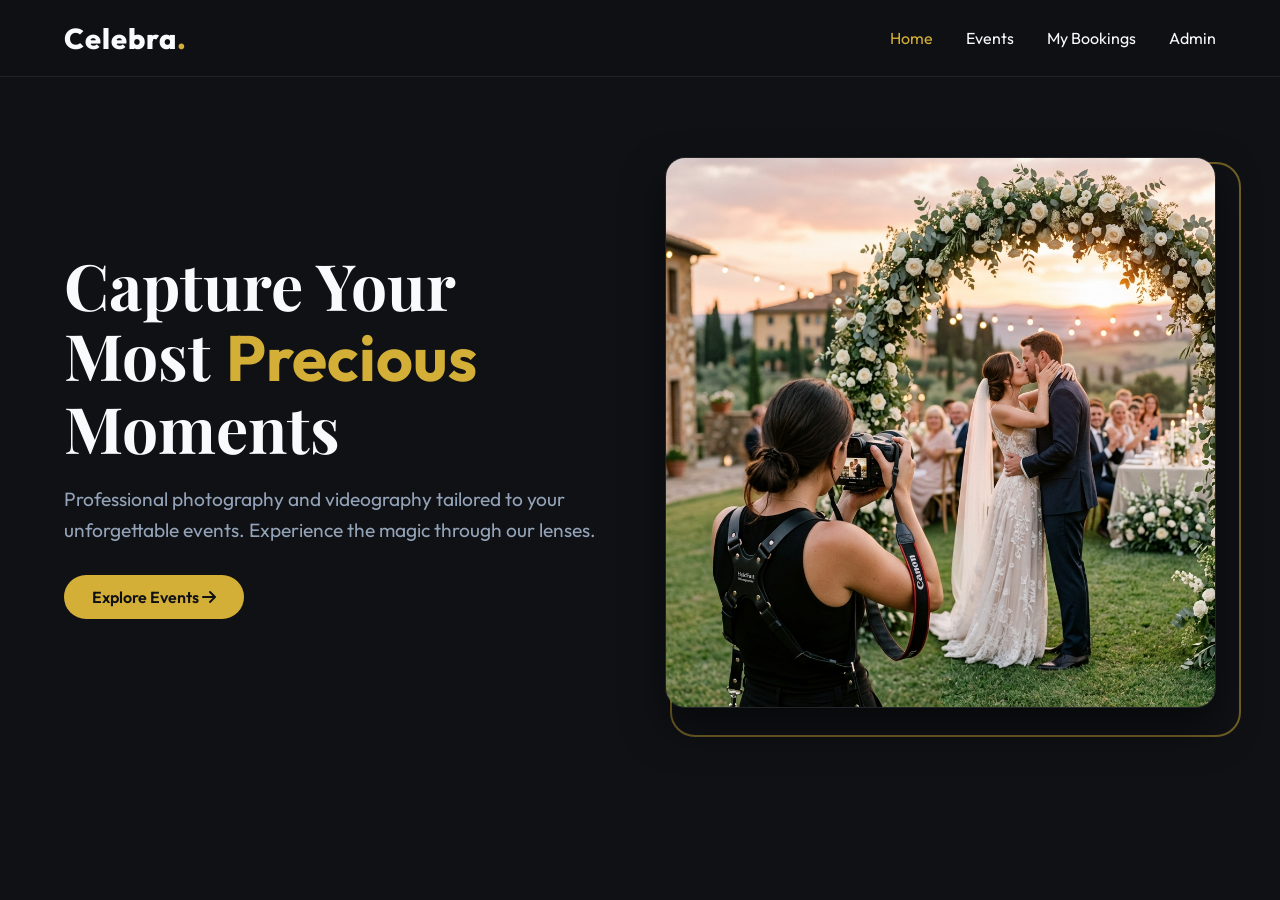
==== src/main/resources/static/index.html @ 055c5b88 "Booking and Package Management project" ====
<!DOCTYPE html>
<html lang="en">

<head>
    <meta charset="UTF-8">
    <meta name="viewport" content="width=device-width, initial-scale=1.0">
    <title>Celebra Event Photography</title>
    <link
        href="https://fonts.googleapis.com/css2?family=Outfit:wght@300;400;600;800&family=Playfair+Display:ital,wght@0,600;1,600&display=swap"
        rel="stylesheet">
    <link rel="stylesheet" href="https://cdnjs.cloudflare.com/ajax/libs/font-awesome/6.4.0/css/all.min.css">
    <link rel="stylesheet" href="css/style.css">
</head>

<body>

    <!-- Navigation -->
    <nav class="navbar">
        <div class="logo">Celebra<span>.</span></div>
        <div class="nav-links">
            <a href="#" class="active" onclick="showSection('home')">Home</a>
            <a href="#" onclick="showSection('events')">Events</a>
            <a href="#" onclick="showSection('my-bookings')">My Bookings</a>
            <a href="#" onclick="showSection('admin')">Admin</a>
        </div>
    </nav>

    <!-- Home Section -->
    <section id="home" class="section-active">
        <div class="hero">
            <div class="hero-content">
                <h1>Capture Your Most <span>Precious</span> Moments</h1>
                <p>Professional photography and videography tailored to your unforgettable events. Experience the magic
                    through our lenses.</p>
                <button class="btn-primary" onclick="showSection('events')">Explore Events <i
                        class="fas fa-arrow-right"></i></button>
            </div>
            <div class="hero-image">
                <!-- Using a nice placeholder if local isn't found -->
                <img src="images/wedding.png" alt="Photography"
                    onerror="this.src='https://images.unsplash.com/photo-1511285560929-80b456fea0bc?q=80&w=1000'">
            </div>
        </div>
    </section>

    <!-- Events Section -->
    <section id="events" class="section-hidden">
        <div class="container">
            <div class="section-header">
                <h2>Select an <span>Event</span></h2>
                <p>Choose the type of event you want to capture</p>
            </div>
            <div class="event-grid">
                <div class="event-card" onclick="loadPackages('Wedding')">
                    <div class="event-img-wrap">
                        <img src="images/wedding.png" alt="Wedding"
                            onerror="this.src='https://images.unsplash.com/photo-1511285560929-80b456fea0bc?q=80&w=1000'">
                    </div>
                    <div class="event-info">
                        <h3>Wedding</h3>
                        <p>Immortalize your special day.</p>
                    </div>
                </div>
                <div class="event-card" onclick="loadPackages('Gathering')">
                    <div class="event-img-wrap">
                        <img src="images/gathering.png" alt="Gathering"
                            onerror="this.src='https://images.unsplash.com/photo-1523580494112-021d22921822?q=80&w=1000'">
                    </div>
                    <div class="event-info">
                        <h3>Gathering</h3>
                        <p>Perfect for family and friends.</p>
                    </div>
                </div>
                <div class="event-card" onclick="loadPackages('Party')">
                    <div class="event-img-wrap">
                        <img src="images/party.png" alt="Party"
                            onerror="this.src='https://images.unsplash.com/photo-1516450360452-9312f5e86fc7?q=80&w=1000'">
                    </div>
                    <div class="event-info">
                        <h3>Party</h3>
                        <p>Vibrant coverage of your celebrations.</p>
                    </div>
                </div>
                <div class="event-card" onclick="loadPackages('Birthday Party')">
                    <div class="event-img-wrap">
                        <img src="https://loremflickr.com/800/600/birthday,party" alt="Birthday Party">
                    </div>
                    <div class="event-info">
                        <h3>Birthday Party</h3>
                        <p>Celebrate your special day with unforgettable memories.</p>
                    </div>
                </div>
                <div class="event-card" onclick="loadPackages('Corporate Event')">
                    <div class="event-img-wrap">
                        <img src="https://loremflickr.com/800/600/corporate,event" alt="Corporate Event">
                    </div>
                    <div class="event-info">
                        <h3>Corporate Event</h3>
                        <p>Professional coverage for conferences and company events.</p>
                    </div>
                </div>
                <div class="event-card" onclick="loadPackages('Baby Shower')">
                    <div class="event-img-wrap">
                        <img src="https://loremflickr.com/800/600/baby,shower" alt="Baby Shower">
                    </div>
                    <div class="event-info">
                        <h3>Baby Shower</h3>
                        <p>Capture the joy before your little one arrives.</p>
                    </div>
                </div>
                <div class="event-card" onclick="loadPackages('Engagement')">
                    <div class="event-img-wrap">
                        <img src="https://loremflickr.com/800/600/engagement" alt="Engagement">
                    </div>
                    <div class="event-info">
                        <h3>Engagement</h3>
                        <p>Document your love story before the big day.</p>
                    </div>
                </div>
                <div class="event-card" onclick="loadPackages('Graduation')">
                    <div class="event-img-wrap">
                        <img src="https://loremflickr.com/800/600/graduation" alt="Graduation">
                    </div>
                    <div class="event-info">
                        <h3>Graduation</h3>
                        <p>Celebrate academic achievements and milestones.</p>
                    </div>
                </div>
                <div class="event-card" onclick="loadPackages('Anniversary')">
                    <div class="event-img-wrap">
                        <img src="https://loremflickr.com/800/600/anniversary" alt="Anniversary">
                    </div>
                    <div class="event-info">
                        <h3>Anniversary</h3>
                        <p>Honor years of love and commitment.</p>
                    </div>
                </div>
                <div class="event-card" onclick="loadPackages('Product Launch')">
                    <div class="event-img-wrap">
                        <img src="https://loremflickr.com/800/600/product,launch" alt="Product Launch">
                    </div>
                    <div class="event-info">
                        <h3>Product Launch</h3>
                        <p>Showcase your brand with high-quality visuals.</p>
                    </div>
                </div>
                <div class="event-card" onclick="loadPackages('Fashion Show')">
                    <div class="event-img-wrap">
                        <img src="https://loremflickr.com/800/600/fashion,show" alt="Fashion Show">
                    </div>
                    <div class="event-info">
                        <h3>Fashion Show</h3>
                        <p>Capture the glamour and energy of the runway.</p>
                    </div>
                </div>
                <div class="event-card" onclick="loadPackages('Concert / Live Music')">
                    <div class="event-img-wrap">
                        <img src="https://loremflickr.com/800/600/concert" alt="Concert / Live Music">
                    </div>
                    <div class="event-info">
                        <h3>Concert / Live Music</h3>
                        <p>Live performance photography & videography.</p>
                    </div>
                </div>
                <div class="event-card" onclick="loadPackages('Sports Event')">
                    <div class="event-img-wrap">
                        <img src="https://loremflickr.com/800/600/sports" alt="Sports Event">
                    </div>
                    <div class="event-info">
                        <h3>Sports Event</h3>
                        <p>Action shots from games and tournaments.</p>
                    </div>
                </div>
                <div class="event-card" onclick="loadPackages('Festival')">
                    <div class="event-img-wrap">
                        <img src="https://loremflickr.com/800/600/festival" alt="Festival">
                    </div>
                    <div class="event-info">
                        <h3>Festival</h3>
                        <p>Vibrant coverage of cultural and music festivals.</p>
                    </div>
                </div>
                <div class="event-card" onclick="loadPackages('Bridal Shower')">
                    <div class="event-img-wrap">
                        <img src="https://loremflickr.com/800/600/bridal,shower" alt="Bridal Shower">
                    </div>
                    <div class="event-info">
                        <h3>Bridal Shower</h3>
                        <p>Pre-wedding celebration with the bride and her girls.</p>
                    </div>
                </div>
                <div class="event-card" onclick="loadPackages('Retirement Party')">
                    <div class="event-img-wrap">
                        <img src="https://loremflickr.com/800/600/retirement,party" alt="Retirement Party">
                    </div>
                    <div class="event-info">
                        <h3>Retirement Party</h3>
                        <p>Celebrate a well-deserved milestone.</p>
                    </div>
                </div>
                <div class="event-card" onclick="loadPackages('Gender Reveal')">
                    <div class="event-img-wrap">
                        <img src="https://loremflickr.com/800/600/gender,reveal" alt="Gender Reveal">
                    </div>
                    <div class="event-info">
                        <h3>Gender Reveal</h3>
                        <p>Capture the exciting moment everyone's waiting for.</p>
                    </div>
                </div>
            </div>

            <!-- Packages Container -->
            <div id="packages-container" style="display: none; margin-top: 50px;">
                <div class="section-header">
                    <h2>Available <span>Packages</span></h2>
                    <p id="package-subtitle">Select a package for your event</p>
                </div>
                <div class="package-grid" id="packages-list">
                    <!-- Packages will be injected here -->
                </div>
            </div>
        </div>
    </section>

    <!-- Bookings Management Section (Member 3) -->
    <section id="my-bookings" class="section-hidden">
        <div class="container">
            <div class="section-header">
                <h2>My <span>Bookings</span></h2>
                <p>Manage your existing reservations</p>
            </div>
            <div class="table-container">
                <table class="glass-table">
                    <thead>
                        <tr>
                            <th>Name</th>
                            <th>Email</th>
                            <th>Event Type</th>
                            <th>Package</th>
                            <th>Price</th>
                            <th>Event Date</th>
                            <th>Actions</th>
                        </tr>
                    </thead>
                    <tbody id="bookings-tbody">
                        <!-- Bookings injected here -->
                    </tbody>
                </table>
            </div>
        </div>
    </section>

    <!-- Package Management Section (Admin - Member 4) -->
    <section id="admin" class="section-hidden">
        <div class="container">
            <div class="section-header">
                <h2>Manage <span>Packages</span></h2>
                <p>Add, edit, or delete event packages</p>
            </div>
            <button class="btn-primary" style="margin-bottom: 20px;" onclick="openPackageModal()">+ Add New
                Package</button>
            <div class="table-container">
                <table class="glass-table">
                    <thead>
                        <tr>
                            <th>Name</th>
                            <th>Event Type</th>
                            <th>Details</th>
                            <th>Price (Rs)</th>
                            <th>Actions</th>
                        </tr>
                    </thead>
                    <tbody id="packages-admin-tbody">
                        <!-- Packages injected here -->
                    </tbody>
                </table>
            </div>
        </div>
    </section>

    <!-- Modals -->

    <!-- Booking Modal -->
    <div id="booking-modal" class="modal">
        <div class="modal-content glass-panel">
            <span class="close-btn" onclick="closeModal('booking-modal')">&times;</span>
            <h2 id="booking-modal-title">Book Package</h2>
            <p id="booking-package-details" style="color: #cbd5e1; margin-bottom: 20px; font-size: 0.9rem;"></p>
            <form id="booking-form" onsubmit="submitBooking(event)">
                <input type="hidden" id="book-package-id">
                <div class="form-group">
                    <label>Full Name</label>
                    <input type="text" id="book-name" required placeholder="John Doe">
                </div>
                <div class="form-group">
                    <label>Email Address</label>
                    <input type="email" id="book-email" required placeholder="john@example.com">
                </div>
                <div class="form-group">
                    <label>Event Date</label>
                    <input type="date" id="book-date" required>
                </div>
                <button type="submit" class="btn-primary btn-full">Confirm Booking</button>
            </form>
        </div>
    </div>

    <!-- Edit Booking Modal -->
    <div id="edit-booking-modal" class="modal">
        <div class="modal-content glass-panel">
            <span class="close-btn" onclick="closeModal('edit-booking-modal')">&times;</span>
            <h2>Edit Booking</h2>
            <form id="edit-booking-form" onsubmit="updateBooking(event)">
                <input type="hidden" id="edit-book-id">
                <div class="form-group">
                    <label>Full Name</label>
                    <input type="text" id="edit-book-name" required>
                </div>
                <div class="form-group">
                    <label>Email Address</label>
                    <input type="email" id="edit-book-email" required>
                </div>
                <div class="form-group">
                    <label>Event Type</label>
                    <select id="edit-book-event-type" required onchange="loadPackagesForEdit(this.value)">
                        <option value="Wedding">Wedding</option>
                        <option value="Gathering">Gathering</option>
                        <option value="Party">Party</option>
                        <option value="Birthday Party">Birthday Party</option>
                        <option value="Corporate Event">Corporate Event</option>
                        <option value="Baby Shower">Baby Shower</option>
                        <option value="Engagement">Engagement</option>
                        <option value="Graduation">Graduation</option>
                        <option value="Anniversary">Anniversary</option>
                        <option value="Product Launch">Product Launch</option>
                        <option value="Fashion Show">Fashion Show</option>
                        <option value="Concert / Live Music">Concert / Live Music</option>
                        <option value="Sports Event">Sports Event</option>
                        <option value="Festival">Festival</option>
                        <option value="Bridal Shower">Bridal Shower</option>
                        <option value="Retirement Party">Retirement Party</option>
                        <option value="Gender Reveal">Gender Reveal</option>
                    </select>
                </div>
                <div class="form-group">
                    <label>Package</label>
                    <select id="edit-book-package" required>
                    </select>
                </div>
                <div class="form-group">
                    <label>Event Date</label>
                    <input type="date" id="edit-book-date" required>
                </div>
                <button type="submit" class="btn-primary btn-full">Update Booking</button>
            </form>
        </div>
    </div>

    <!-- Package Admin Modal -->
    <div id="package-modal" class="modal">
        <div class="modal-content glass-panel">
            <span class="close-btn" onclick="closeModal('package-modal')">&times;</span>
            <h2 id="package-modal-title">Add/Edit Package</h2>
            <form id="package-form" onsubmit="savePackage(event)">
                <input type="hidden" id="pkg-id">
                <div class="form-group">
                    <label>Package Name</label>
                    <input type="text" id="pkg-name" required placeholder="e.g. 🌸 Standard Package">
                </div>
                <div class="form-group">
                    <label>Event Type</label>
                    <select id="pkg-type" required>
                        <option value="Wedding">Wedding</option>
                        <option value="Gathering">Gathering</option>
                        <option value="Party">Party</option>
                        <option value="Birthday Party">Birthday Party</option>
                        <option value="Corporate Event">Corporate Event</option>
                        <option value="Baby Shower">Baby Shower</option>
                        <option value="Engagement">Engagement</option>
                        <option value="Graduation">Graduation</option>
                        <option value="Anniversary">Anniversary</option>
                        <option value="Product Launch">Product Launch</option>
                        <option value="Fashion Show">Fashion Show</option>
                        <option value="Concert / Live Music">Concert / Live Music</option>
                        <option value="Sports Event">Sports Event</option>
                        <option value="Festival">Festival</option>
                        <option value="Bridal Shower">Bridal Shower</option>
                        <option value="Retirement Party">Retirement Party</option>
                        <option value="Gender Reveal">Gender Reveal</option>
                    </select>
                </div>
                <div class="form-group">
                    <label>Details</label>
                    <textarea id="pkg-details" required rows="3" placeholder="What's included?"></textarea>
                </div>
                <div class="form-group">
                    <label>Price (Rs)</label>
                    <input type="number" id="pkg-price" required step="0.01">
                </div>
                <button type="submit" class="btn-primary btn-full">Save Package</button>
            </form>
        </div>
    </div>

    <!-- Custom Notification Alert -->
    <div id="notification" class="notification">
        <span id="notif-message">Success!</span>
    </div>

    <script src="js/script.js?v=3"></script>
</body>

</html>
---- src/main/resources/static/css/style.css ----
:root {
    --bg-dark: #0f1115;
    --bg-card: rgba(255, 255, 255, 0.03);
    --primary: #d4af37; /* Elegant Gold */
    --primary-hover: #b5952f;
    --secondary: #d4af37;
    --text-main: #f8fafc;
    --text-muted: #94a3b8;
    --glass-border: rgba(255, 255, 255, 0.08);
}

* {
    margin: 0;
    padding: 0;
    box-sizing: border-box;
    font-family: 'Outfit', sans-serif;
}

body {
    background-color: var(--bg-dark);
    color: var(--text-main);
    overflow-x: hidden;
    /* Clean, solid dark background without the neon multi-color radial gradients */
}

/* Typography */
h1, h2, h3 {
    font-family: 'Playfair Display', serif;
}

h1 {
    font-size: 4rem;
    line-height: 1.1;
    margin-bottom: 20px;
}

h1 span, h2 span {
    color: var(--primary); /* Single solid color instead of gradient */
}

p {
    color: var(--text-muted);
    font-size: 1.1rem;
    line-height: 1.6;
}

/* Navigation */
.navbar {
    display: flex;
    justify-content: space-between;
    align-items: center;
    padding: 20px 5%;
    background: rgba(15, 17, 21, 0.8);
    backdrop-filter: blur(10px);
    position: sticky;
    top: 0;
    z-index: 100;
    border-bottom: 1px solid var(--glass-border);
}

.logo {
    font-size: 1.8rem;
    font-weight: 800;
    letter-spacing: 1px;
}

.logo span {
    color: var(--primary);
}

.nav-links a {
    color: var(--text-main);
    text-decoration: none;
    margin-left: 30px;
    font-weight: 400;
    transition: color 0.3s ease;
}

.nav-links a:hover, .nav-links a.active {
    color: var(--primary);
}

/* Sections */
section {
    padding: 80px 5%;
    min-height: calc(100vh - 80px);
}

.section-hidden {
    display: none;
}

.section-active {
    display: block;
    animation: fadeIn 0.5s ease;
}

@keyframes fadeIn {
    from { opacity: 0; transform: translateY(20px); }
    to { opacity: 1; transform: translateY(0); }
}

.container {
    max-width: 1200px;
    margin: 0 auto;
}

.section-header {
    text-align: center;
    margin-bottom: 50px;
}

.section-header h2 {
    font-size: 3rem;
}

/* Buttons */
.btn-primary {
    background-color: var(--primary);
    color: #0f1115; /* Dark text on gold button for contrast */
    border: none;
    padding: 12px 28px;
    border-radius: 30px;
    font-size: 1rem;
    font-weight: 600;
    cursor: pointer;
    transition: transform 0.3s ease, box-shadow 0.3s ease, background-color 0.3s ease;
    display: inline-block;
}

.btn-primary:hover {
    background-color: var(--primary-hover);
    transform: translateY(-2px);
    box-shadow: 0 10px 20px rgba(212, 175, 55, 0.2);
}

.btn-sm {
    padding: 8px 16px;
    font-size: 0.9rem;
}

.btn-full {
    width: 100%;
}

.btn-danger {
    background: rgba(239, 68, 68, 0.2);
    color: #ef4444;
    border: 1px solid rgba(239, 68, 68, 0.3);
    padding: 6px 12px;
    border-radius: 6px;
    cursor: pointer;
    transition: all 0.2s;
}

.btn-danger:hover {
    background: rgba(239, 68, 68, 0.4);
}

.btn-edit {
    background: rgba(59, 130, 246, 0.2);
    color: #3b82f6;
    border: 1px solid rgba(59, 130, 246, 0.3);
    padding: 6px 12px;
    border-radius: 6px;
    cursor: pointer;
    transition: all 0.2s;
    margin-right: 5px;
}

.btn-edit:hover {
    background: rgba(59, 130, 246, 0.4);
}

/* Hero Section */
.hero {
    display: flex;
    align-items: center;
    justify-content: space-between;
    height: 100%;
    gap: 50px;
}

.hero-content {
    flex: 1;
}

.hero-content p {
    margin-bottom: 30px;
    font-size: 1.2rem;
}

.hero-image {
    flex: 1;
    position: relative;
}

.hero-image img {
    width: 100%;
    border-radius: 20px;
    box-shadow: 0 20px 40px rgba(0,0,0,0.5);
    border: 1px solid var(--glass-border);
}

.hero-image::after {
    content: '';
    position: absolute;
    inset: -10px;
    border: 2px solid var(--primary);
    border-radius: 25px;
    z-index: -1;
    transform: translate(15px, 15px);
    opacity: 0.5;
}

/* Cards */
.event-grid, .package-grid {
    display: grid;
    grid-template-columns: repeat(auto-fit, minmax(300px, 1fr));
    gap: 30px;
}

.event-card {
    background: var(--bg-card);
    border: 1px solid var(--glass-border);
    border-radius: 20px;
    overflow: hidden;
    cursor: pointer;
    transition: transform 0.3s ease, border-color 0.3s ease;
    backdrop-filter: blur(10px);
}

.event-card:hover {
    transform: translateY(-10px);
    border-color: var(--primary);
}

.event-img-wrap {
    height: 200px;
    overflow: hidden;
}

.event-img-wrap img {
    width: 100%;
    height: 100%;
    object-fit: cover;
    transition: transform 0.5s ease;
}

.event-card:hover .event-img-wrap img {
    transform: scale(1.1);
}

.event-info {
    padding: 20px;
    text-align: center;
}

.event-info h3 {
    font-size: 1.5rem;
    margin-bottom: 10px;
}

.package-card {
    background: var(--bg-card);
    border: 1px solid var(--glass-border);
    border-radius: 20px;
    padding: 30px;
    position: relative;
    backdrop-filter: blur(10px);
    display: flex;
    flex-direction: column;
}

.package-card h3 {
    font-size: 1.8rem;
    margin-bottom: 15px;
    color: var(--primary);
}

.package-price {
    font-size: 2rem;
    font-weight: 800;
    margin-bottom: 20px;
}

.package-details {
    flex-grow: 1;
    margin-bottom: 25px;
    color: var(--text-main);
}

/* Tables */
.table-container {
    overflow-x: auto;
}

.glass-table {
    width: 100%;
    border-collapse: collapse;
    background: var(--bg-card);
    backdrop-filter: blur(10px);
    border-radius: 15px;
    overflow: hidden;
    border: 1px solid var(--glass-border);
}

.glass-table th, .glass-table td {
    padding: 15px 20px;
    text-align: left;
    border-bottom: 1px solid var(--glass-border);
}

.glass-table th {
    background: rgba(255, 255, 255, 0.05);
    font-weight: 600;
    color: var(--primary);
}

.glass-table tr:hover {
    background: rgba(255, 255, 255, 0.02);
}

/* Modals */
.modal {
    display: none;
    position: fixed;
    z-index: 1000;
    left: 0;
    top: 0;
    width: 100%;
    height: 100%;
    background-color: rgba(0,0,0,0.7);
    backdrop-filter: blur(5px);
    align-items: center;
    justify-content: center;
}

.glass-panel {
    background: rgba(15, 17, 21, 0.95);
    border: 1px solid var(--glass-border);
    border-radius: 20px;
    padding: 40px;
    width: 90%;
    max-width: 500px;
    position: relative;
    box-shadow: 0 25px 50px rgba(0,0,0,0.5);
    animation: slideUp 0.3s ease;
}

@keyframes slideUp {
    from { opacity: 0; transform: translateY(50px); }
    to { opacity: 1; transform: translateY(0); }
}

.close-btn {
    position: absolute;
    top: 20px;
    right: 25px;
    color: var(--text-muted);
    font-size: 28px;
    font-weight: bold;
    cursor: pointer;
}

.close-btn:hover {
    color: white;
}

.form-group {
    margin-bottom: 20px;
}

.form-group label {
    display: block;
    margin-bottom: 8px;
    font-weight: 500;
}

.form-group input, .form-group select, .form-group textarea {
    width: 100%;
    padding: 12px 15px;
    border-radius: 10px;
    background: rgba(0,0,0,0.3);
    border: 1px solid var(--glass-border);
    color: white;
    outline: none;
    transition: border-color 0.3s ease;
}

.form-group input:focus, .form-group select:focus, .form-group textarea:focus {
    border-color: var(--primary);
}

/* Notifications */
.notification {
    position: fixed;
    bottom: 30px;
    right: 30px;
    background: var(--primary);
    color: #0f1115;
    padding: 15px 25px;
    border-radius: 10px;
    box-shadow: 0 10px 20px rgba(0,0,0,0.2);
    transform: translateX(150%);
    transition: transform 0.3s cubic-bezier(0.68, -0.55, 0.265, 1.55);
    z-index: 2000;
    font-weight: bold;
}

.notification.show {
    transform: translateX(0);
}

@media (max-width: 768px) {
    .hero {
        flex-direction: column;
        text-align: center;
    }
    .nav-links {
        display: none; 
    }
    h1 {
        font-size: 2.5rem;
    }
}
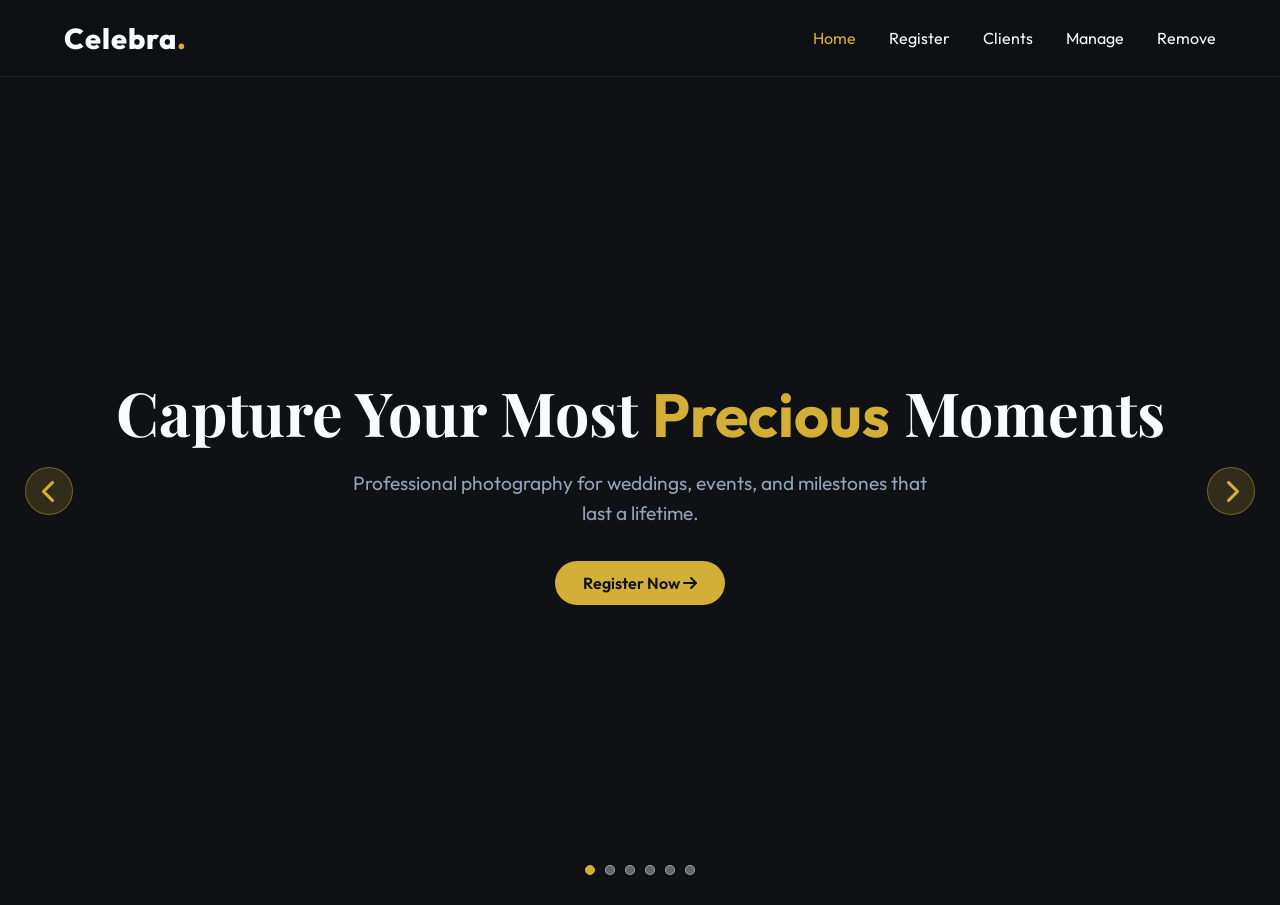
==== commit 45545f45: "First commit" ====
--- a/src/main/resources/static/index.html
+++ b/src/main/resources/static/index.html
@@ -4,410 +4,489 @@
 <head>
     <meta charset="UTF-8">
     <meta name="viewport" content="width=device-width, initial-scale=1.0">
-    <title>Celebra Event Photography</title>
+    <title>Celebra Event Photography - Users</title>
     <link
-        href="https://fonts.googleapis.com/css2?family=Outfit:wght@300;400;600;800&family=Playfair+Display:ital,wght@0,600;1,600&display=swap"
-        rel="stylesheet">
+            href="https://fonts.googleapis.com/css2?family=Outfit:wght@300;400;600;800&family=Playfair+Display:ital,wght@0,600;1,600&display=swap"
+            rel="stylesheet">
     <link rel="stylesheet" href="https://cdnjs.cloudflare.com/ajax/libs/font-awesome/6.4.0/css/all.min.css">
     <link rel="stylesheet" href="css/style.css">
+    <style>
+        .notification-inline {
+            padding: 15px;
+            border-radius: 8px;
+            font-size: 0.9rem;
+            margin-bottom: 20px;
+            display: none;
+            text-align: center;
+        }
+        .notification-inline.success { background: rgba(0, 200, 83, 0.2); border: 1px solid #00c853; color: #fff; display: block; }
+        .notification-inline.error { background: rgba(255, 61, 0, 0.2); border: 1px solid #ff3d00; color: #fff; display: block; }
+
+        /* ---- Hero Slideshow ---- */
+        .slideshow-wrapper {
+            position: relative;
+            width: 100%;
+            height: calc(100vh - 72px);
+            overflow: hidden;
+        }
+        .slide {
+            position: absolute;
+            inset: 0;
+            opacity: 0;
+            transition: opacity 1.2s ease-in-out;
+            background-size: cover;
+            background-position: center;
+        }
+        .slide.active { opacity: 1; }
+        .slide-overlay {
+            position: absolute;
+            inset: 0;
+            background: linear-gradient(135deg, rgba(15,17,21,0.82) 0%, rgba(15,17,21,0.45) 100%);
+            display: flex;
+            flex-direction: column;
+            align-items: center;
+            justify-content: center;
+            text-align: center;
+            padding: 0 20px;
+        }
+        .slide-overlay h1 {
+            font-size: 3.8rem;
+            line-height: 1.15;
+            margin-bottom: 18px;
+        }
+        .slide-overlay p {
+            font-size: 1.2rem;
+            max-width: 600px;
+            margin-bottom: 32px;
+        }
+        /* Dot indicators */
+        .slide-dots {
+            position: absolute;
+            bottom: 30px;
+            left: 50%;
+            transform: translateX(-50%);
+            display: flex;
+            gap: 10px;
+            z-index: 10;
+        }
+        .dot {
+            width: 10px;
+            height: 10px;
+            border-radius: 50%;
+            background: rgba(255,255,255,0.35);
+            border: 1px solid rgba(255,255,255,0.4);
+            cursor: pointer;
+            transition: background 0.3s ease;
+        }
+        .dot.active { background: #d4af37; border-color: #d4af37; }
+        /* Prev/Next arrows */
+        .slide-arrow {
+            position: absolute;
+            top: 50%;
+            transform: translateY(-50%);
+            background: rgba(212,175,55,0.18);
+            border: 1px solid rgba(212,175,55,0.4);
+            color: #d4af37;
+            font-size: 1.5rem;
+            width: 48px;
+            height: 48px;
+            border-radius: 50%;
+            display: flex;
+            align-items: center;
+            justify-content: center;
+            cursor: pointer;
+            z-index: 10;
+            transition: background 0.3s;
+        }
+        .slide-arrow:hover { background: rgba(212,175,55,0.38); }
+        .slide-arrow.prev { left: 25px; }
+        .slide-arrow.next { right: 25px; }
+    </style>
 </head>
 
 <body>
 
-    <!-- Navigation -->
-    <nav class="navbar">
-        <div class="logo">Celebra<span>.</span></div>
-        <div class="nav-links">
-            <a href="#" class="active" onclick="showSection('home')">Home</a>
-            <a href="#" onclick="showSection('events')">Events</a>
-            <a href="#" onclick="showSection('my-bookings')">My Bookings</a>
-            <a href="#" onclick="showSection('admin')">Admin</a>
-        </div>
-    </nav>
-
-    <!-- Home Section -->
-    <section id="home" class="section-active">
-        <div class="hero">
-            <div class="hero-content">
+<!-- Navigation -->
+<nav class="navbar">
+    <div class="logo">Celebra<span>.</span></div>
+    <div class="nav-links">
+        <a href="#" id="nav-home" class="active" onclick="showSection('home')">Home</a>
+        <a href="#" id="nav-register" onclick="showSection('register')">Register</a>
+        <a href="#" id="nav-clients" onclick="showSection('clients')">Clients</a>
+        <a href="#" id="nav-manage" onclick="showSection('manage')">Manage</a>
+        <a href="#" id="nav-remove" onclick="showSection('remove')">Remove</a>
+    </div>
+</nav>
+
+<!-- Home / Slideshow Section -->
+<section id="home" class="section-active" style="padding: 0; min-height: auto;">
+    <div class="slideshow-wrapper">
+
+        <!-- Slide 1: Wedding -->
+        <div class="slide active" style="background-image: url('https://images.unsplash.com/photo-1519741497674-611481863552?w=1600&auto=format&fit=crop');">
+            <div class="slide-overlay">
                 <h1>Capture Your Most <span>Precious</span> Moments</h1>
-                <p>Professional photography and videography tailored to your unforgettable events. Experience the magic
-                    through our lenses.</p>
-                <button class="btn-primary" onclick="showSection('events')">Explore Events <i
-                        class="fas fa-arrow-right"></i></button>
-            </div>
-            <div class="hero-image">
-                <!-- Using a nice placeholder if local isn't found -->
-                <img src="images/wedding.png" alt="Photography"
-                    onerror="this.src='https://images.unsplash.com/photo-1511285560929-80b456fea0bc?q=80&w=1000'">
-            </div>
-        </div>
-    </section>
-
-    <!-- Events Section -->
-    <section id="events" class="section-hidden">
-        <div class="container">
-            <div class="section-header">
-                <h2>Select an <span>Event</span></h2>
-                <p>Choose the type of event you want to capture</p>
-            </div>
-            <div class="event-grid">
-                <div class="event-card" onclick="loadPackages('Wedding')">
-                    <div class="event-img-wrap">
-                        <img src="images/wedding.png" alt="Wedding"
-                            onerror="this.src='https://images.unsplash.com/photo-1511285560929-80b456fea0bc?q=80&w=1000'">
-                    </div>
-                    <div class="event-info">
-                        <h3>Wedding</h3>
-                        <p>Immortalize your special day.</p>
-                    </div>
-                </div>
-                <div class="event-card" onclick="loadPackages('Gathering')">
-                    <div class="event-img-wrap">
-                        <img src="images/gathering.png" alt="Gathering"
-                            onerror="this.src='https://images.unsplash.com/photo-1523580494112-021d22921822?q=80&w=1000'">
-                    </div>
-                    <div class="event-info">
-                        <h3>Gathering</h3>
-                        <p>Perfect for family and friends.</p>
-                    </div>
-                </div>
-                <div class="event-card" onclick="loadPackages('Party')">
-                    <div class="event-img-wrap">
-                        <img src="images/party.png" alt="Party"
-                            onerror="this.src='https://images.unsplash.com/photo-1516450360452-9312f5e86fc7?q=80&w=1000'">
-                    </div>
-                    <div class="event-info">
-                        <h3>Party</h3>
-                        <p>Vibrant coverage of your celebrations.</p>
-                    </div>
-                </div>
-                <div class="event-card" onclick="loadPackages('Birthday Party')">
-                    <div class="event-img-wrap">
-                        <img src="https://loremflickr.com/800/600/birthday,party" alt="Birthday Party">
-                    </div>
-                    <div class="event-info">
-                        <h3>Birthday Party</h3>
-                        <p>Celebrate your special day with unforgettable memories.</p>
-                    </div>
-                </div>
-                <div class="event-card" onclick="loadPackages('Corporate Event')">
-                    <div class="event-img-wrap">
-                        <img src="https://loremflickr.com/800/600/corporate,event" alt="Corporate Event">
-                    </div>
-                    <div class="event-info">
-                        <h3>Corporate Event</h3>
-                        <p>Professional coverage for conferences and company events.</p>
-                    </div>
-                </div>
-                <div class="event-card" onclick="loadPackages('Baby Shower')">
-                    <div class="event-img-wrap">
-                        <img src="https://loremflickr.com/800/600/baby,shower" alt="Baby Shower">
-                    </div>
-                    <div class="event-info">
-                        <h3>Baby Shower</h3>
-                        <p>Capture the joy before your little one arrives.</p>
-                    </div>
-                </div>
-                <div class="event-card" onclick="loadPackages('Engagement')">
-                    <div class="event-img-wrap">
-                        <img src="https://loremflickr.com/800/600/engagement" alt="Engagement">
-                    </div>
-                    <div class="event-info">
-                        <h3>Engagement</h3>
-                        <p>Document your love story before the big day.</p>
-                    </div>
-                </div>
-                <div class="event-card" onclick="loadPackages('Graduation')">
-                    <div class="event-img-wrap">
-                        <img src="https://loremflickr.com/800/600/graduation" alt="Graduation">
-                    </div>
-                    <div class="event-info">
-                        <h3>Graduation</h3>
-                        <p>Celebrate academic achievements and milestones.</p>
-                    </div>
-                </div>
-                <div class="event-card" onclick="loadPackages('Anniversary')">
-                    <div class="event-img-wrap">
-                        <img src="https://loremflickr.com/800/600/anniversary" alt="Anniversary">
-                    </div>
-                    <div class="event-info">
-                        <h3>Anniversary</h3>
-                        <p>Honor years of love and commitment.</p>
-                    </div>
-                </div>
-                <div class="event-card" onclick="loadPackages('Product Launch')">
-                    <div class="event-img-wrap">
-                        <img src="https://loremflickr.com/800/600/product,launch" alt="Product Launch">
-                    </div>
-                    <div class="event-info">
-                        <h3>Product Launch</h3>
-                        <p>Showcase your brand with high-quality visuals.</p>
-                    </div>
-                </div>
-                <div class="event-card" onclick="loadPackages('Fashion Show')">
-                    <div class="event-img-wrap">
-                        <img src="https://loremflickr.com/800/600/fashion,show" alt="Fashion Show">
-                    </div>
-                    <div class="event-info">
-                        <h3>Fashion Show</h3>
-                        <p>Capture the glamour and energy of the runway.</p>
-                    </div>
-                </div>
-                <div class="event-card" onclick="loadPackages('Concert / Live Music')">
-                    <div class="event-img-wrap">
-                        <img src="https://loremflickr.com/800/600/concert" alt="Concert / Live Music">
-                    </div>
-                    <div class="event-info">
-                        <h3>Concert / Live Music</h3>
-                        <p>Live performance photography & videography.</p>
-                    </div>
-                </div>
-                <div class="event-card" onclick="loadPackages('Sports Event')">
-                    <div class="event-img-wrap">
-                        <img src="https://loremflickr.com/800/600/sports" alt="Sports Event">
-                    </div>
-                    <div class="event-info">
-                        <h3>Sports Event</h3>
-                        <p>Action shots from games and tournaments.</p>
-                    </div>
-                </div>
-                <div class="event-card" onclick="loadPackages('Festival')">
-                    <div class="event-img-wrap">
-                        <img src="https://loremflickr.com/800/600/festival" alt="Festival">
-                    </div>
-                    <div class="event-info">
-                        <h3>Festival</h3>
-                        <p>Vibrant coverage of cultural and music festivals.</p>
-                    </div>
-                </div>
-                <div class="event-card" onclick="loadPackages('Bridal Shower')">
-                    <div class="event-img-wrap">
-                        <img src="https://loremflickr.com/800/600/bridal,shower" alt="Bridal Shower">
-                    </div>
-                    <div class="event-info">
-                        <h3>Bridal Shower</h3>
-                        <p>Pre-wedding celebration with the bride and her girls.</p>
-                    </div>
-                </div>
-                <div class="event-card" onclick="loadPackages('Retirement Party')">
-                    <div class="event-img-wrap">
-                        <img src="https://loremflickr.com/800/600/retirement,party" alt="Retirement Party">
-                    </div>
-                    <div class="event-info">
-                        <h3>Retirement Party</h3>
-                        <p>Celebrate a well-deserved milestone.</p>
-                    </div>
-                </div>
-                <div class="event-card" onclick="loadPackages('Gender Reveal')">
-                    <div class="event-img-wrap">
-                        <img src="https://loremflickr.com/800/600/gender,reveal" alt="Gender Reveal">
-                    </div>
-                    <div class="event-info">
-                        <h3>Gender Reveal</h3>
-                        <p>Capture the exciting moment everyone's waiting for.</p>
-                    </div>
-                </div>
-            </div>
-
-            <!-- Packages Container -->
-            <div id="packages-container" style="display: none; margin-top: 50px;">
-                <div class="section-header">
-                    <h2>Available <span>Packages</span></h2>
-                    <p id="package-subtitle">Select a package for your event</p>
-                </div>
-                <div class="package-grid" id="packages-list">
-                    <!-- Packages will be injected here -->
-                </div>
-            </div>
-        </div>
-    </section>
-
-    <!-- Bookings Management Section (Member 3) -->
-    <section id="my-bookings" class="section-hidden">
-        <div class="container">
-            <div class="section-header">
-                <h2>My <span>Bookings</span></h2>
-                <p>Manage your existing reservations</p>
-            </div>
-            <div class="table-container">
-                <table class="glass-table">
-                    <thead>
-                        <tr>
-                            <th>Name</th>
-                            <th>Email</th>
-                            <th>Event Type</th>
-                            <th>Package</th>
-                            <th>Price</th>
-                            <th>Event Date</th>
-                            <th>Actions</th>
-                        </tr>
-                    </thead>
-                    <tbody id="bookings-tbody">
-                        <!-- Bookings injected here -->
-                    </tbody>
-                </table>
-            </div>
-        </div>
-    </section>
-
-    <!-- Package Management Section (Admin - Member 4) -->
-    <section id="admin" class="section-hidden">
-        <div class="container">
-            <div class="section-header">
-                <h2>Manage <span>Packages</span></h2>
-                <p>Add, edit, or delete event packages</p>
-            </div>
-            <button class="btn-primary" style="margin-bottom: 20px;" onclick="openPackageModal()">+ Add New
-                Package</button>
-            <div class="table-container">
-                <table class="glass-table">
-                    <thead>
-                        <tr>
-                            <th>Name</th>
-                            <th>Event Type</th>
-                            <th>Details</th>
-                            <th>Price (Rs)</th>
-                            <th>Actions</th>
-                        </tr>
-                    </thead>
-                    <tbody id="packages-admin-tbody">
-                        <!-- Packages injected here -->
-                    </tbody>
-                </table>
-            </div>
-        </div>
-    </section>
-
-    <!-- Modals -->
-
-    <!-- Booking Modal -->
-    <div id="booking-modal" class="modal">
-        <div class="modal-content glass-panel">
-            <span class="close-btn" onclick="closeModal('booking-modal')">&times;</span>
-            <h2 id="booking-modal-title">Book Package</h2>
-            <p id="booking-package-details" style="color: #cbd5e1; margin-bottom: 20px; font-size: 0.9rem;"></p>
-            <form id="booking-form" onsubmit="submitBooking(event)">
-                <input type="hidden" id="book-package-id">
-                <div class="form-group">
-                    <label>Full Name</label>
-                    <input type="text" id="book-name" required placeholder="John Doe">
-                </div>
-                <div class="form-group">
-                    <label>Email Address</label>
-                    <input type="email" id="book-email" required placeholder="john@example.com">
-                </div>
-                <div class="form-group">
-                    <label>Event Date</label>
-                    <input type="date" id="book-date" required>
-                </div>
-                <button type="submit" class="btn-primary btn-full">Confirm Booking</button>
-            </form>
-        </div>
-    </div>
-
-    <!-- Edit Booking Modal -->
-    <div id="edit-booking-modal" class="modal">
-        <div class="modal-content glass-panel">
-            <span class="close-btn" onclick="closeModal('edit-booking-modal')">&times;</span>
-            <h2>Edit Booking</h2>
-            <form id="edit-booking-form" onsubmit="updateBooking(event)">
-                <input type="hidden" id="edit-book-id">
-                <div class="form-group">
-                    <label>Full Name</label>
-                    <input type="text" id="edit-book-name" required>
-                </div>
-                <div class="form-group">
-                    <label>Email Address</label>
-                    <input type="email" id="edit-book-email" required>
-                </div>
-                <div class="form-group">
-                    <label>Event Type</label>
-                    <select id="edit-book-event-type" required onchange="loadPackagesForEdit(this.value)">
-                        <option value="Wedding">Wedding</option>
-                        <option value="Gathering">Gathering</option>
-                        <option value="Party">Party</option>
-                        <option value="Birthday Party">Birthday Party</option>
-                        <option value="Corporate Event">Corporate Event</option>
-                        <option value="Baby Shower">Baby Shower</option>
-                        <option value="Engagement">Engagement</option>
-                        <option value="Graduation">Graduation</option>
-                        <option value="Anniversary">Anniversary</option>
-                        <option value="Product Launch">Product Launch</option>
-                        <option value="Fashion Show">Fashion Show</option>
-                        <option value="Concert / Live Music">Concert / Live Music</option>
-                        <option value="Sports Event">Sports Event</option>
-                        <option value="Festival">Festival</option>
-                        <option value="Bridal Shower">Bridal Shower</option>
-                        <option value="Retirement Party">Retirement Party</option>
-                        <option value="Gender Reveal">Gender Reveal</option>
-                    </select>
-                </div>
-                <div class="form-group">
-                    <label>Package</label>
-                    <select id="edit-book-package" required>
-                    </select>
-                </div>
-                <div class="form-group">
-                    <label>Event Date</label>
-                    <input type="date" id="edit-book-date" required>
-                </div>
-                <button type="submit" class="btn-primary btn-full">Update Booking</button>
-            </form>
-        </div>
-    </div>
-
-    <!-- Package Admin Modal -->
-    <div id="package-modal" class="modal">
-        <div class="modal-content glass-panel">
-            <span class="close-btn" onclick="closeModal('package-modal')">&times;</span>
-            <h2 id="package-modal-title">Add/Edit Package</h2>
-            <form id="package-form" onsubmit="savePackage(event)">
-                <input type="hidden" id="pkg-id">
-                <div class="form-group">
-                    <label>Package Name</label>
-                    <input type="text" id="pkg-name" required placeholder="e.g. 🌸 Standard Package">
-                </div>
-                <div class="form-group">
-                    <label>Event Type</label>
-                    <select id="pkg-type" required>
-                        <option value="Wedding">Wedding</option>
-                        <option value="Gathering">Gathering</option>
-                        <option value="Party">Party</option>
-                        <option value="Birthday Party">Birthday Party</option>
-                        <option value="Corporate Event">Corporate Event</option>
-                        <option value="Baby Shower">Baby Shower</option>
-                        <option value="Engagement">Engagement</option>
-                        <option value="Graduation">Graduation</option>
-                        <option value="Anniversary">Anniversary</option>
-                        <option value="Product Launch">Product Launch</option>
-                        <option value="Fashion Show">Fashion Show</option>
-                        <option value="Concert / Live Music">Concert / Live Music</option>
-                        <option value="Sports Event">Sports Event</option>
-                        <option value="Festival">Festival</option>
-                        <option value="Bridal Shower">Bridal Shower</option>
-                        <option value="Retirement Party">Retirement Party</option>
-                        <option value="Gender Reveal">Gender Reveal</option>
-                    </select>
-                </div>
-                <div class="form-group">
-                    <label>Details</label>
-                    <textarea id="pkg-details" required rows="3" placeholder="What's included?"></textarea>
-                </div>
-                <div class="form-group">
-                    <label>Price (Rs)</label>
-                    <input type="number" id="pkg-price" required step="0.01">
-                </div>
-                <button type="submit" class="btn-primary btn-full">Save Package</button>
-            </form>
-        </div>
-    </div>
-
-    <!-- Custom Notification Alert -->
-    <div id="notification" class="notification">
-        <span id="notif-message">Success!</span>
-    </div>
-
-    <script src="js/script.js?v=3"></script>
+                <p>Professional photography for weddings, events, and milestones that last a lifetime.</p>
+                <button class="btn-primary" onclick="showSection('register')">Register Now <i class="fas fa-arrow-right"></i></button>
+            </div>
+        </div>
+
+        <!-- Slide 2: Engagement -->
+        <div class="slide" style="background-image: url('https://images.unsplash.com/photo-1537633552985-df8429e8048b?w=1600&auto=format&fit=crop');">
+            <div class="slide-overlay">
+                <h1>Timeless <span>Engagement</span> Photography</h1>
+                <p>Document the start of your forever with our expert photographers.</p>
+                <button class="btn-primary" onclick="showSection('register')">Get Started <i class="fas fa-arrow-right"></i></button>
+            </div>
+        </div>
+
+        <!-- Slide 3: Party -->
+        <div class="slide" style="background-image: url('https://images.unsplash.com/photo-1516450360452-9312f5e86fc7?w=1600&auto=format&fit=crop');">
+            <div class="slide-overlay">
+                <h1>Vibrant <span>Party</span> Coverage</h1>
+                <p>From intimate gatherings to grand celebrations — we capture every moment.</p>
+                <button class="btn-primary" onclick="showSection('register')">Book a Slot <i class="fas fa-arrow-right"></i></button>
+            </div>
+        </div>
+
+        <!-- Slide 4: Corporate -->
+        <div class="slide" style="background-image: url('https://images.unsplash.com/photo-1540575467063-178a50c2df87?w=1600&auto=format&fit=crop');">
+            <div class="slide-overlay">
+                <h1>Professional <span>Corporate</span> Events</h1>
+                <p>High-quality visual coverage for conferences, launches, and company milestones.</p>
+                <button class="btn-primary" onclick="showSection('register')">Register Client <i class="fas fa-arrow-right"></i></button>
+            </div>
+        </div>
+
+        <!-- Slide 5: Graduation -->
+        <div class="slide" style="background-image: url('https://images.unsplash.com/photo-1627556704290-2b1f5853ff78?w=1600&auto=format&fit=crop');">
+            <div class="slide-overlay">
+                <h1>Celebrate <span>Graduation</span> Milestones</h1>
+                <p>Honor academic achievements with beautiful, lasting photography.</p>
+                <button class="btn-primary" onclick="showSection('register')">Start Booking <i class="fas fa-arrow-right"></i></button>
+            </div>
+        </div>
+
+        <!-- Slide 6: Portrait -->
+        <div class="slide" style="background-image: url('https://images.unsplash.com/photo-1502164980785-f8aa41d53611?w=1600&auto=format&fit=crop');">
+            <div class="slide-overlay">
+                <h1>Stunning <span>Portrait</span> Sessions</h1>
+                <p>Individual and family portraits crafted with artistry and care.</p>
+                <button class="btn-primary" onclick="showSection('register')">Register Now <i class="fas fa-arrow-right"></i></button>
+            </div>
+        </div>
+
+        <!-- Arrows -->
+        <div class="slide-arrow prev" onclick="changeSlide(-1)"><i class="fas fa-chevron-left"></i></div>
+        <div class="slide-arrow next" onclick="changeSlide(1)"><i class="fas fa-chevron-right"></i></div>
+
+        <!-- Dots -->
+        <div class="slide-dots" id="slide-dots"></div>
+    </div>
+</section>
+
+<!-- Register Section -->
+<section id="register" class="section-hidden">
+    <div class="container" style="margin-top: 120px;">
+        <div class="section-header">
+            <h2>Client <span>Registration</span></h2>
+            <p>Register a new client for photography services</p>
+        </div>
+
+        <div class="glass-panel" style="max-width: 500px; margin: 0 auto;">
+            <div id="add-alert" class="notification-inline"></div>
+            <div class="form-group">
+                <label>Full Name</label>
+                <input type="text" id="add-name" required placeholder="John Doe">
+            </div>
+            <div class="form-group">
+                <label>Email Address</label>
+                <input type="email" id="add-email" required placeholder="john@example.com">
+            </div>
+            <div class="form-group">
+                <label>Password</label>
+                <input type="password" id="add-password" required placeholder="Password">
+            </div>
+            <div class="form-group">
+                <label>Package Type</label>
+                <select id="add-type" required>
+                    <option value="Regular">Standard Package</option>
+                    <option value="Premium">Premium Package</option>
+                </select>
+            </div>
+            <button type="button" class="btn-primary btn-full" onclick="addUser()">Contact & Register</button>
+        </div>
+    </div>
+</section>
+
+<!-- Clients Section -->
+<section id="clients" class="section-hidden">
+    <div class="container" style="margin-top: 120px;">
+        <div class="section-header">
+            <h2>Client <span>Portfolio</span></h2>
+            <p>View registered clients</p>
+        </div>
+        <button class="btn-primary" style="margin-bottom: 20px;" onclick="loadUsers()">Refresh Data</button>
+        <div id="view-alert" class="notification-inline"></div>
+        <div class="table-container">
+            <table class="glass-table">
+                <thead>
+                <tr>
+                    <th>ID</th>
+                    <th>Client Name</th>
+                    <th>Email</th>
+                    <th>Package</th>
+                    <th>Actions</th>
+                </tr>
+                </thead>
+                <tbody id="user-table-body">
+                <tr><td colspan="5" style="text-align:center; padding: 40px; color: rgba(255,255,255,0.5);">Loading clients...</td></tr>
+                </tbody>
+            </table>
+        </div>
+    </div>
+</section>
+
+<!-- Manage Section -->
+<section id="manage" class="section-hidden">
+    <div class="container" style="margin-top: 120px;">
+        <div class="section-header">
+            <h2>Manage <span>Client Details</span></h2>
+            <p>Update client information</p>
+        </div>
+
+        <div class="glass-panel" style="max-width: 500px; margin: 0 auto;">
+            <div id="update-alert" class="notification-inline"></div>
+            <div class="form-group" style="display:flex; gap:10px;">
+                <input type="text" id="upd-id" placeholder="Client ID (e.g. U1716...)" style="margin-bottom:0;">
+                <button class="btn-primary" onclick="lookupUser()">Find</button>
+            </div>
+
+            <div class="form-group">
+                <label>Full Name</label>
+                <input type="text" id="upd-name" placeholder="Full Name">
+            </div>
+            <div class="form-group">
+                <label>Email Address</label>
+                <input type="email" id="upd-email" placeholder="Email Address">
+            </div>
+            <div class="form-group">
+                <label>New Password (Optional)</label>
+                <input type="password" id="upd-password" placeholder="New Password">
+            </div>
+
+            <button type="button" class="btn-primary btn-full" onclick="updateUser()">Save Changes</button>
+        </div>
+    </div>
+</section>
+
+<!-- Remove Section -->
+<section id="remove" class="section-hidden">
+    <div class="container" style="margin-top: 120px;">
+        <div class="section-header">
+            <h2>Remove <span>Client</span></h2>
+            <p>Delete a client from the system</p>
+        </div>
+
+        <div class="glass-panel" style="max-width: 500px; margin: 0 auto;">
+            <div id="del-alert" class="notification-inline"></div>
+            <div class="form-group">
+                <label>Client ID</label>
+                <input type="text" id="del-id" placeholder="Client ID to remove">
+            </div>
+            <button type="button" class="btn-primary btn-full" style="background: #e74c3c;" onclick="deleteUser()">Confirm Deletion</button>
+        </div>
+    </div>
+</section>
+
+<script>
+    function showSection(sectionId) {
+        document.querySelectorAll('section').forEach(s => {
+            s.classList.remove('section-active');
+            s.classList.add('section-hidden');
+        });
+        document.getElementById(sectionId).classList.remove('section-hidden');
+        document.getElementById(sectionId).classList.add('section-active');
+
+        document.querySelectorAll('.nav-links a').forEach(a => a.classList.remove('active'));
+        document.getElementById('nav-' + sectionId).classList.add('active');
+
+        if (sectionId === 'clients') loadUsers();
+        // Resume slideshow when on home, pause otherwise
+        if (sectionId === 'home') {
+            if (typeof resetTimer === 'function') resetTimer();
+        } else {
+            if (typeof autoTimer !== 'undefined') clearInterval(autoTimer);
+        }
+    }
+
+    function showAlert(id, msg, type) {
+        const el = document.getElementById(id);
+        el.textContent = msg;
+        el.className = 'notification-inline ' + type;
+        setTimeout(() => el.style.display = 'none', 4000);
+    }
+
+    async function addUser() {
+        const name     = document.getElementById('add-name').value.trim();
+        const email    = document.getElementById('add-email').value.trim();
+        const password = document.getElementById('add-password').value.trim();
+        const userType = document.getElementById('add-type').value;
+
+        if (!name || !email || !password) {
+            showAlert('add-alert', 'Please fill in all fields.', 'error'); return;
+        }
+
+        const form = new URLSearchParams({ name, email, password, userType });
+        try {
+            const res  = await fetch('/users/add', { method: 'POST', body: form });
+            const data = await res.json();
+            if (data.success) {
+                showAlert('add-alert', 'Registration successful. ID: ' + data.userId, 'success');
+                document.getElementById('add-name').value = '';
+                document.getElementById('add-email').value = '';
+                document.getElementById('add-password').value = '';
+            } else {
+                showAlert('add-alert', data.message, 'error');
+            }
+        } catch(e) {
+            showAlert('add-alert', 'Error communicating with server.', 'error');
+        }
+    }
+
+    async function loadUsers() {
+        const tbody = document.getElementById('user-table-body');
+        tbody.innerHTML = '<tr><td colspan="5" style="text-align:center; padding: 40px;">Loading data...</td></tr>';
+
+        try {
+            const res   = await fetch('/users');
+            const users = await res.json();
+
+            if (!users.length) {
+                tbody.innerHTML = '<tr><td colspan="5" style="text-align:center; padding: 40px; color: rgba(255,255,255,0.5);">No clients registered yet.</td></tr>';
+                return;
+            }
+
+            tbody.innerHTML = users.map(u => `
+                <tr>
+                    <td style="font-size:0.8rem; color:rgba(255,255,255,0.6);">${u.userId}</td>
+                    <td><strong>${u.name}</strong></td>
+                    <td>${u.email}</td>
+                    <td><span style="display:inline-block; padding:4px 8px; border-radius:4px; background:rgba(255,255,255,0.1); font-size:0.8rem;">${u.userType}${u.discountCode ? ' (' + u.discountCode + ')' : ''}</span></td>
+                    <td style="display:flex;gap:10px;">
+                        <button class="btn-primary" style="padding: 5px 15px; font-size: 0.8rem;" onclick="prefillUpdate('${u.userId}','${u.name}','${u.email}')">Edit</button>
+                        <button class="btn-primary" style="padding: 5px 15px; font-size: 0.8rem; background: #e74c3c;" onclick="prefillDelete('${u.userId}')">Del</button>
+                    </td>
+                </tr>`).join('');
+        } catch(e) {
+            tbody.innerHTML = '<tr><td colspan="5" style="text-align:center; padding: 40px; color: #ff3d00;">Failed to load clients.</td></tr>';
+        }
+    }
+
+    function prefillUpdate(id, name, email) {
+        showSection('manage');
+        document.getElementById('upd-id').value    = id;
+        document.getElementById('upd-name').value  = name;
+        document.getElementById('upd-email').value = email;
+        document.getElementById('upd-password').value = '';
+    }
+
+    async function lookupUser() {
+        const id = document.getElementById('upd-id').value.trim();
+        if (!id) { showAlert('update-alert','Enter a Client ID first.','error'); return; }
+        try {
+            const res  = await fetch('/users/' + id);
+            if (res.ok) {
+                const data = await res.json();
+                if (data.userId) {
+                    document.getElementById('upd-name').value  = data.name;
+                    document.getElementById('upd-email').value = data.email;
+                    showAlert('update-alert', 'Client found. You may edit details.', 'success');
+                } else {
+                    showAlert('update-alert', 'Client ID not found.', 'error');
+                }
+            } else {
+                showAlert('update-alert', 'Client ID not found.', 'error');
+            }
+        } catch(e) {
+            showAlert('update-alert', 'Error communicating with server.', 'error');
+        }
+    }
+
+    async function updateUser() {
+        const userId   = document.getElementById('upd-id').value.trim();
+        const name     = document.getElementById('upd-name').value.trim();
+        const email    = document.getElementById('upd-email').value.trim();
+        const password = document.getElementById('upd-password').value.trim();
+
+        if (!userId || !name || !email) {
+            showAlert('update-alert', 'ID, Name, and Email are required.', 'error'); return;
+        }
+
+        const form = new URLSearchParams({ userId, name, email, password });
+        try {
+            const res  = await fetch('/users/update', { method: 'POST', body: form });
+            const data = await res.json();
+            showAlert('update-alert', data.message, data.success ? 'success' : 'error');
+        } catch (e) {
+            showAlert('update-alert', 'Error communicating with server.', 'error');
+        }
+    }
+
+    function prefillDelete(id) {
+        showSection('remove');
+        document.getElementById('del-id').value = id;
+    }
+
+    async function deleteUser() {
+        const userId = document.getElementById('del-id').value.trim();
+        if (!userId) { showAlert('del-alert', 'Please enter a Client ID.', 'error'); return; }
+
+        if (!confirm('Are you sure you want to remove client: ' + userId + '?')) return;
+
+        const form = new URLSearchParams({ userId });
+        try {
+            const res  = await fetch('/users/delete', { method: 'POST', body: form });
+            const data = await res.json();
+            showAlert('del-alert', data.message, data.success ? 'success' : 'error');
+            if (data.success) document.getElementById('del-id').value = '';
+        } catch(e) {
+            showAlert('del-alert', 'Error communicating with server.', 'error');
+        }
+    }
+
+    // ---- Slideshow Logic ----
+    const slides   = document.querySelectorAll('.slide');
+    const dotsWrap = document.getElementById('slide-dots');
+    let current    = 0;
+    let autoTimer  = null;
+
+    // Build dots dynamically
+    slides.forEach((_, i) => {
+        const d = document.createElement('div');
+        d.className = 'dot' + (i === 0 ? ' active' : '');
+        d.onclick = () => goTo(i);
+        dotsWrap.appendChild(d);
+    });
+
+    function goTo(n) {
+        slides[current].classList.remove('active');
+        dotsWrap.children[current].classList.remove('active');
+        current = (n + slides.length) % slides.length;
+        slides[current].classList.add('active');
+        dotsWrap.children[current].classList.add('active');
+        resetTimer();
+    }
+
+    function changeSlide(dir) { goTo(current + dir); }
+
+    function resetTimer() {
+        clearInterval(autoTimer);
+        autoTimer = setInterval(() => goTo(current + 1), 5000);
+    }
+
+    resetTimer(); // Start auto-play on page load
+</script>
+
 </body>
-
 </html>
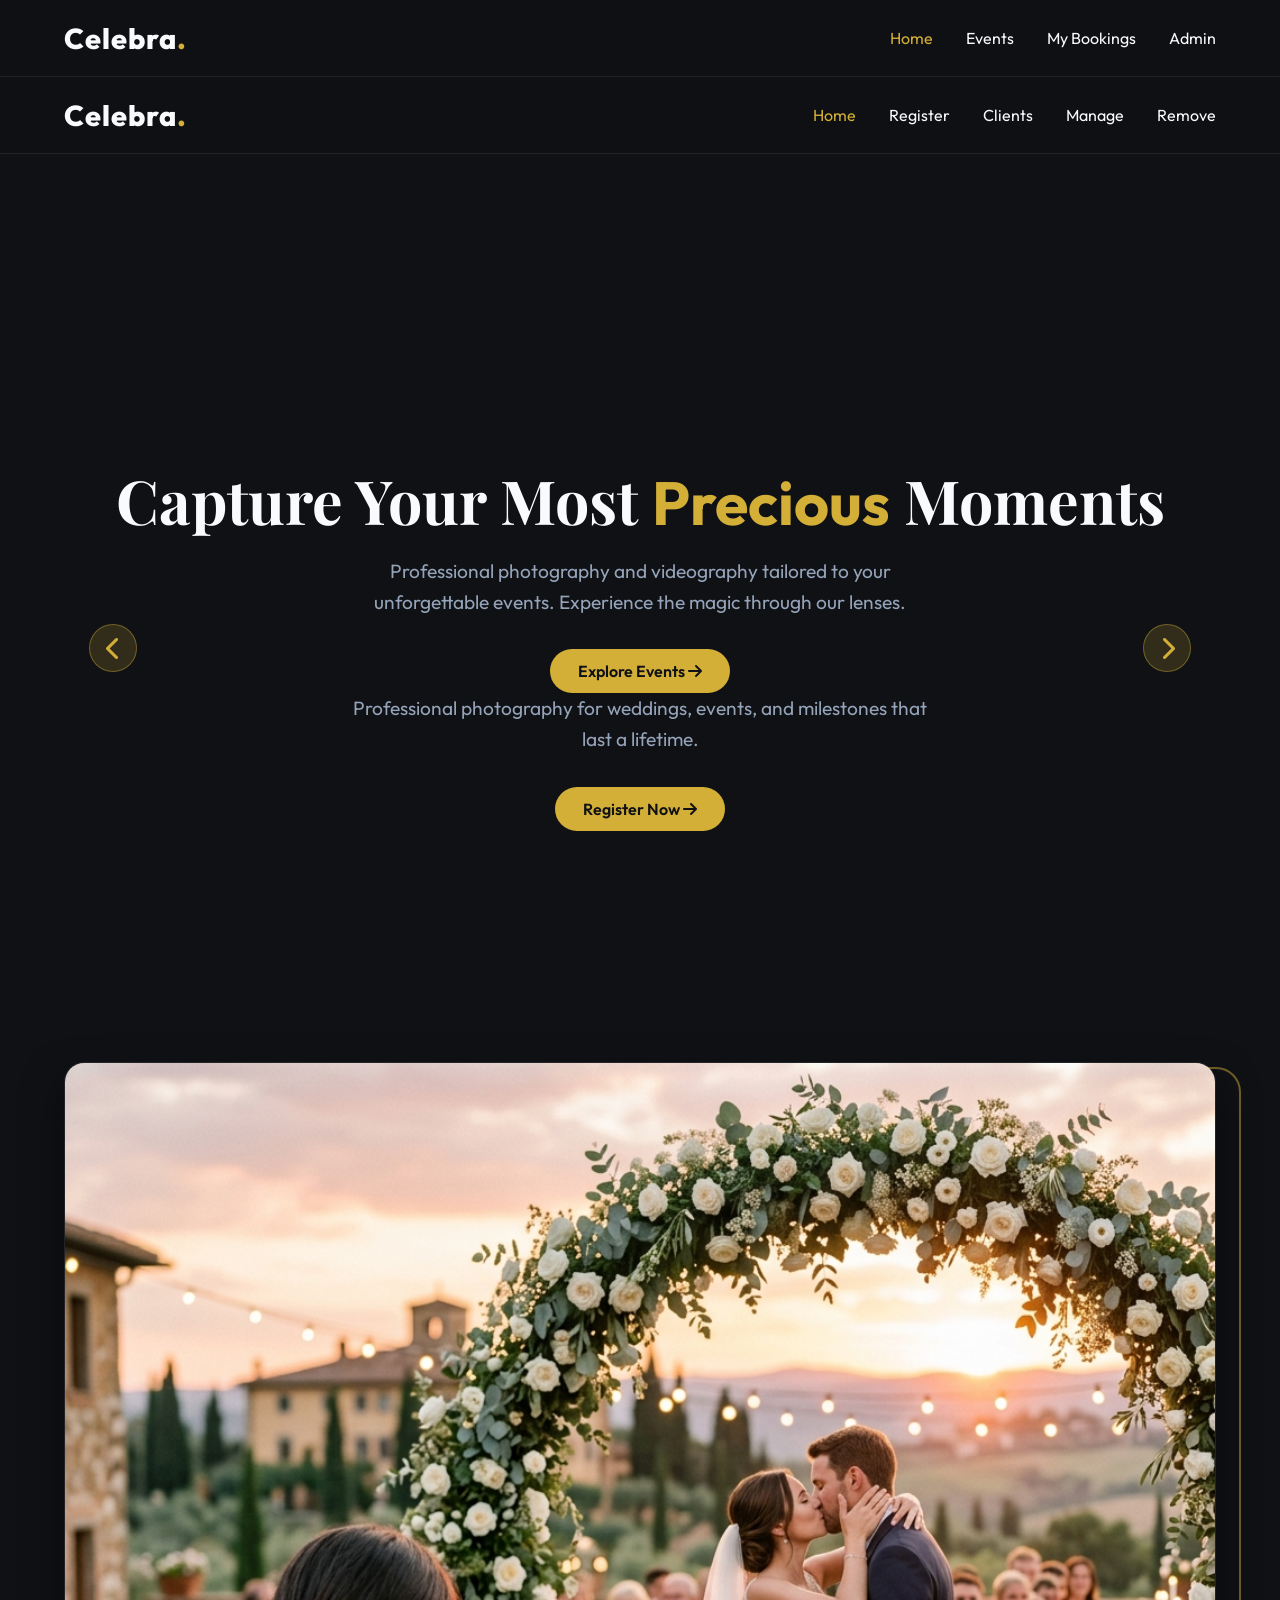
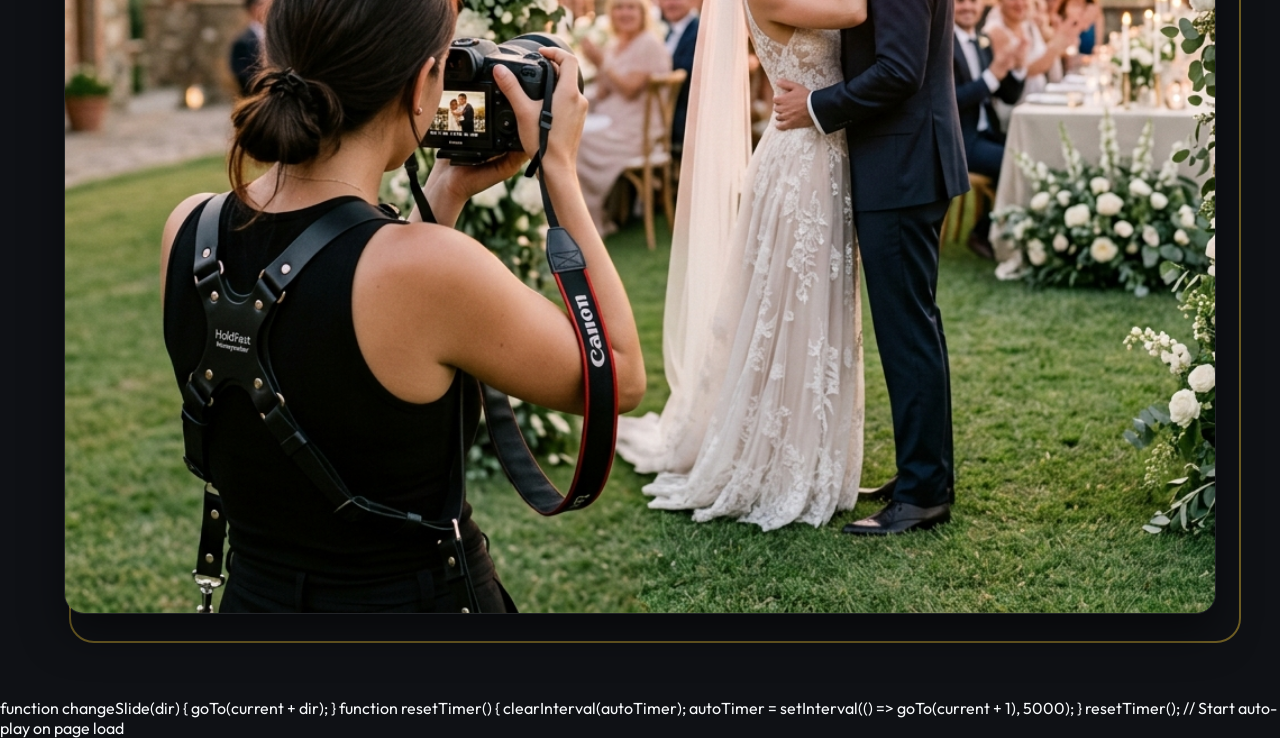
==== commit 9a4b0f06: "Resolved merge conflicts with main" ====
--- a/src/main/resources/static/index.html
+++ b/src/main/resources/static/index.html
@@ -5,9 +5,10 @@
     <meta charset="UTF-8">
     <meta name="viewport" content="width=device-width, initial-scale=1.0">
     <title>Celebra Event Photography - Users</title>
+    <title>Celebra Event Photography</title>
     <link
-            href="https://fonts.googleapis.com/css2?family=Outfit:wght@300;400;600;800&family=Playfair+Display:ital,wght@0,600;1,600&display=swap"
-            rel="stylesheet">
+        href="https://fonts.googleapis.com/css2?family=Outfit:wght@300;400;600;800&family=Playfair+Display:ital,wght@0,600;1,600&display=swap"
+        rel="stylesheet">
     <link rel="stylesheet" href="https://cdnjs.cloudflare.com/ajax/libs/font-awesome/6.4.0/css/all.min.css">
     <link rel="stylesheet" href="css/style.css">
     <style>
@@ -106,6 +107,16 @@
 
 <body>
 
+    <!-- Navigation -->
+    <nav class="navbar">
+        <div class="logo">Celebra<span>.</span></div>
+        <div class="nav-links">
+            <a href="#" class="active" onclick="showSection('home')">Home</a>
+            <a href="#" onclick="showSection('events')">Events</a>
+            <a href="#" onclick="showSection('my-bookings')">My Bookings</a>
+            <a href="#" onclick="showSection('admin')">Admin</a>
+        </div>
+    </nav>
 <!-- Navigation -->
 <nav class="navbar">
     <div class="logo">Celebra<span>.</span></div>
@@ -118,6 +129,10 @@
     </div>
 </nav>
 
+    <!-- Home Section -->
+    <section id="home" class="section-active">
+        <div class="hero">
+            <div class="hero-content">
 <!-- Home / Slideshow Section -->
 <section id="home" class="section-active" style="padding: 0; min-height: auto;">
     <div class="slideshow-wrapper">
@@ -126,6 +141,10 @@
         <div class="slide active" style="background-image: url('https://images.unsplash.com/photo-1519741497674-611481863552?w=1600&auto=format&fit=crop');">
             <div class="slide-overlay">
                 <h1>Capture Your Most <span>Precious</span> Moments</h1>
+                <p>Professional photography and videography tailored to your unforgettable events. Experience the magic
+                    through our lenses.</p>
+                <button class="btn-primary" onclick="showSection('events')">Explore Events <i
+                        class="fas fa-arrow-right"></i></button>
                 <p>Professional photography for weddings, events, and milestones that last a lifetime.</p>
                 <button class="btn-primary" onclick="showSection('register')">Register Now <i class="fas fa-arrow-right"></i></button>
             </div>
@@ -218,6 +237,192 @@
         </div>
     </div>
 </section>
+            <div class="hero-image">
+                <!-- Using a nice placeholder if local isn't found -->
+                <img src="images/wedding.png" alt="Photography"
+                    onerror="this.src='https://images.unsplash.com/photo-1511285560929-80b456fea0bc?q=80&w=1000'">
+            </div>
+        </div>
+    </section>
+
+    <!-- Events Section -->
+    <section id="events" class="section-hidden">
+        <div class="container">
+            <div class="section-header">
+                <h2>Select an <span>Event</span></h2>
+                <p>Choose the type of event you want to capture</p>
+            </div>
+            <div class="event-grid">
+                <div class="event-card" onclick="loadPackages('Wedding')">
+                    <div class="event-img-wrap">
+                        <img src="images/wedding.png" alt="Wedding"
+                            onerror="this.src='https://images.unsplash.com/photo-1511285560929-80b456fea0bc?q=80&w=1000'">
+                    </div>
+                    <div class="event-info">
+                        <h3>Wedding</h3>
+                        <p>Immortalize your special day.</p>
+                    </div>
+                </div>
+                <div class="event-card" onclick="loadPackages('Gathering')">
+                    <div class="event-img-wrap">
+                        <img src="images/gathering.png" alt="Gathering"
+                            onerror="this.src='https://images.unsplash.com/photo-1523580494112-021d22921822?q=80&w=1000'">
+                    </div>
+                    <div class="event-info">
+                        <h3>Gathering</h3>
+                        <p>Perfect for family and friends.</p>
+                    </div>
+                </div>
+                <div class="event-card" onclick="loadPackages('Party')">
+                    <div class="event-img-wrap">
+                        <img src="images/party.png" alt="Party"
+                            onerror="this.src='https://images.unsplash.com/photo-1516450360452-9312f5e86fc7?q=80&w=1000'">
+                    </div>
+                    <div class="event-info">
+                        <h3>Party</h3>
+                        <p>Vibrant coverage of your celebrations.</p>
+                    </div>
+                </div>
+                <div class="event-card" onclick="loadPackages('Birthday Party')">
+                    <div class="event-img-wrap">
+                        <img src="https://loremflickr.com/800/600/birthday,party" alt="Birthday Party">
+                    </div>
+                    <div class="event-info">
+                        <h3>Birthday Party</h3>
+                        <p>Celebrate your special day with unforgettable memories.</p>
+                    </div>
+                </div>
+                <div class="event-card" onclick="loadPackages('Corporate Event')">
+                    <div class="event-img-wrap">
+                        <img src="https://loremflickr.com/800/600/corporate,event" alt="Corporate Event">
+                    </div>
+                    <div class="event-info">
+                        <h3>Corporate Event</h3>
+                        <p>Professional coverage for conferences and company events.</p>
+                    </div>
+                </div>
+                <div class="event-card" onclick="loadPackages('Baby Shower')">
+                    <div class="event-img-wrap">
+                        <img src="https://loremflickr.com/800/600/baby,shower" alt="Baby Shower">
+                    </div>
+                    <div class="event-info">
+                        <h3>Baby Shower</h3>
+                        <p>Capture the joy before your little one arrives.</p>
+                    </div>
+                </div>
+                <div class="event-card" onclick="loadPackages('Engagement')">
+                    <div class="event-img-wrap">
+                        <img src="https://loremflickr.com/800/600/engagement" alt="Engagement">
+                    </div>
+                    <div class="event-info">
+                        <h3>Engagement</h3>
+                        <p>Document your love story before the big day.</p>
+                    </div>
+                </div>
+                <div class="event-card" onclick="loadPackages('Graduation')">
+                    <div class="event-img-wrap">
+                        <img src="https://loremflickr.com/800/600/graduation" alt="Graduation">
+                    </div>
+                    <div class="event-info">
+                        <h3>Graduation</h3>
+                        <p>Celebrate academic achievements and milestones.</p>
+                    </div>
+                </div>
+                <div class="event-card" onclick="loadPackages('Anniversary')">
+                    <div class="event-img-wrap">
+                        <img src="https://loremflickr.com/800/600/anniversary" alt="Anniversary">
+                    </div>
+                    <div class="event-info">
+                        <h3>Anniversary</h3>
+                        <p>Honor years of love and commitment.</p>
+                    </div>
+                </div>
+                <div class="event-card" onclick="loadPackages('Product Launch')">
+                    <div class="event-img-wrap">
+                        <img src="https://loremflickr.com/800/600/product,launch" alt="Product Launch">
+                    </div>
+                    <div class="event-info">
+                        <h3>Product Launch</h3>
+                        <p>Showcase your brand with high-quality visuals.</p>
+                    </div>
+                </div>
+                <div class="event-card" onclick="loadPackages('Fashion Show')">
+                    <div class="event-img-wrap">
+                        <img src="https://loremflickr.com/800/600/fashion,show" alt="Fashion Show">
+                    </div>
+                    <div class="event-info">
+                        <h3>Fashion Show</h3>
+                        <p>Capture the glamour and energy of the runway.</p>
+                    </div>
+                </div>
+                <div class="event-card" onclick="loadPackages('Concert / Live Music')">
+                    <div class="event-img-wrap">
+                        <img src="https://loremflickr.com/800/600/concert" alt="Concert / Live Music">
+                    </div>
+                    <div class="event-info">
+                        <h3>Concert / Live Music</h3>
+                        <p>Live performance photography & videography.</p>
+                    </div>
+                </div>
+                <div class="event-card" onclick="loadPackages('Sports Event')">
+                    <div class="event-img-wrap">
+                        <img src="https://loremflickr.com/800/600/sports" alt="Sports Event">
+                    </div>
+                    <div class="event-info">
+                        <h3>Sports Event</h3>
+                        <p>Action shots from games and tournaments.</p>
+                    </div>
+                </div>
+                <div class="event-card" onclick="loadPackages('Festival')">
+                    <div class="event-img-wrap">
+                        <img src="https://loremflickr.com/800/600/festival" alt="Festival">
+                    </div>
+                    <div class="event-info">
+                        <h3>Festival</h3>
+                        <p>Vibrant coverage of cultural and music festivals.</p>
+                    </div>
+                </div>
+                <div class="event-card" onclick="loadPackages('Bridal Shower')">
+                    <div class="event-img-wrap">
+                        <img src="https://loremflickr.com/800/600/bridal,shower" alt="Bridal Shower">
+                    </div>
+                    <div class="event-info">
+                        <h3>Bridal Shower</h3>
+                        <p>Pre-wedding celebration with the bride and her girls.</p>
+                    </div>
+                </div>
+                <div class="event-card" onclick="loadPackages('Retirement Party')">
+                    <div class="event-img-wrap">
+                        <img src="https://loremflickr.com/800/600/retirement,party" alt="Retirement Party">
+                    </div>
+                    <div class="event-info">
+                        <h3>Retirement Party</h3>
+                        <p>Celebrate a well-deserved milestone.</p>
+                    </div>
+                </div>
+                <div class="event-card" onclick="loadPackages('Gender Reveal')">
+                    <div class="event-img-wrap">
+                        <img src="https://loremflickr.com/800/600/gender,reveal" alt="Gender Reveal">
+                    </div>
+                    <div class="event-info">
+                        <h3>Gender Reveal</h3>
+                        <p>Capture the exciting moment everyone's waiting for.</p>
+                    </div>
+                </div>
+            </div>
+
+            <!-- Packages Container -->
+            <div id="packages-container" style="display: none; margin-top: 50px;">
+                <div class="section-header">
+                    <h2>Available <span>Packages</span></h2>
+                    <p id="package-subtitle">Select a package for your event</p>
+                </div>
+                <div class="package-grid" id="packages-list">
+                    <!-- Packages will be injected here -->
+                </div>
+            </div>
+        </div>
+    </section>
 
 <!-- Clients Section -->
 <section id="clients" class="section-hidden">
@@ -246,6 +451,33 @@
         </div>
     </div>
 </section>
+    <!-- Bookings Management Section (Member 3) -->
+    <section id="my-bookings" class="section-hidden">
+        <div class="container">
+            <div class="section-header">
+                <h2>My <span>Bookings</span></h2>
+                <p>Manage your existing reservations</p>
+            </div>
+            <div class="table-container">
+                <table class="glass-table">
+                    <thead>
+                        <tr>
+                            <th>Name</th>
+                            <th>Email</th>
+                            <th>Event Type</th>
+                            <th>Package</th>
+                            <th>Price</th>
+                            <th>Event Date</th>
+                            <th>Actions</th>
+                        </tr>
+                    </thead>
+                    <tbody id="bookings-tbody">
+                        <!-- Bookings injected here -->
+                    </tbody>
+                </table>
+            </div>
+        </div>
+    </section>
 
 <!-- Manage Section -->
 <section id="manage" class="section-hidden">
@@ -260,7 +492,33 @@
             <div class="form-group" style="display:flex; gap:10px;">
                 <input type="text" id="upd-id" placeholder="Client ID (e.g. U1716...)" style="margin-bottom:0;">
                 <button class="btn-primary" onclick="lookupUser()">Find</button>
-            </div>
+    <!-- Package Management Section (Admin - Member 4) -->
+    <section id="admin" class="section-hidden">
+        <div class="container">
+            <div class="section-header">
+                <h2>Manage <span>Packages</span></h2>
+                <p>Add, edit, or delete event packages</p>
+            </div>
+            <button class="btn-primary" style="margin-bottom: 20px;" onclick="openPackageModal()">+ Add New
+                Package</button>
+            <div class="table-container">
+                <table class="glass-table">
+                    <thead>
+                        <tr>
+                            <th>Name</th>
+                            <th>Event Type</th>
+                            <th>Details</th>
+                            <th>Price (Rs)</th>
+                            <th>Actions</th>
+                        </tr>
+                    </thead>
+                    <tbody id="packages-admin-tbody">
+                        <!-- Packages injected here -->
+                    </tbody>
+                </table>
+            </div>
+        </div>
+    </section>
 
             <div class="form-group">
                 <label>Full Name</label>
@@ -276,6 +534,30 @@
             </div>
 
             <button type="button" class="btn-primary btn-full" onclick="updateUser()">Save Changes</button>
+    <!-- Modals -->
+
+    <!-- Booking Modal -->
+    <div id="booking-modal" class="modal">
+        <div class="modal-content glass-panel">
+            <span class="close-btn" onclick="closeModal('booking-modal')">&times;</span>
+            <h2 id="booking-modal-title">Book Package</h2>
+            <p id="booking-package-details" style="color: #cbd5e1; margin-bottom: 20px; font-size: 0.9rem;"></p>
+            <form id="booking-form" onsubmit="submitBooking(event)">
+                <input type="hidden" id="book-package-id">
+                <div class="form-group">
+                    <label>Full Name</label>
+                    <input type="text" id="book-name" required placeholder="John Doe">
+                </div>
+                <div class="form-group">
+                    <label>Email Address</label>
+                    <input type="email" id="book-email" required placeholder="john@example.com">
+                </div>
+                <div class="form-group">
+                    <label>Event Date</label>
+                    <input type="date" id="book-date" required>
+                </div>
+                <button type="submit" class="btn-primary btn-full">Confirm Booking</button>
+            </form>
         </div>
     </div>
 </section>
@@ -295,6 +577,54 @@
                 <input type="text" id="del-id" placeholder="Client ID to remove">
             </div>
             <button type="button" class="btn-primary btn-full" style="background: #e74c3c;" onclick="deleteUser()">Confirm Deletion</button>
+    <!-- Edit Booking Modal -->
+    <div id="edit-booking-modal" class="modal">
+        <div class="modal-content glass-panel">
+            <span class="close-btn" onclick="closeModal('edit-booking-modal')">&times;</span>
+            <h2>Edit Booking</h2>
+            <form id="edit-booking-form" onsubmit="updateBooking(event)">
+                <input type="hidden" id="edit-book-id">
+                <div class="form-group">
+                    <label>Full Name</label>
+                    <input type="text" id="edit-book-name" required>
+                </div>
+                <div class="form-group">
+                    <label>Email Address</label>
+                    <input type="email" id="edit-book-email" required>
+                </div>
+                <div class="form-group">
+                    <label>Event Type</label>
+                    <select id="edit-book-event-type" required onchange="loadPackagesForEdit(this.value)">
+                        <option value="Wedding">Wedding</option>
+                        <option value="Gathering">Gathering</option>
+                        <option value="Party">Party</option>
+                        <option value="Birthday Party">Birthday Party</option>
+                        <option value="Corporate Event">Corporate Event</option>
+                        <option value="Baby Shower">Baby Shower</option>
+                        <option value="Engagement">Engagement</option>
+                        <option value="Graduation">Graduation</option>
+                        <option value="Anniversary">Anniversary</option>
+                        <option value="Product Launch">Product Launch</option>
+                        <option value="Fashion Show">Fashion Show</option>
+                        <option value="Concert / Live Music">Concert / Live Music</option>
+                        <option value="Sports Event">Sports Event</option>
+                        <option value="Festival">Festival</option>
+                        <option value="Bridal Shower">Bridal Shower</option>
+                        <option value="Retirement Party">Retirement Party</option>
+                        <option value="Gender Reveal">Gender Reveal</option>
+                    </select>
+                </div>
+                <div class="form-group">
+                    <label>Package</label>
+                    <select id="edit-book-package" required>
+                    </select>
+                </div>
+                <div class="form-group">
+                    <label>Event Date</label>
+                    <input type="date" id="edit-book-date" required>
+                </div>
+                <button type="submit" class="btn-primary btn-full">Update Booking</button>
+            </form>
         </div>
     </div>
 </section>
@@ -469,6 +799,56 @@
         dotsWrap.appendChild(d);
     });
 
+    <!-- Package Admin Modal -->
+    <div id="package-modal" class="modal">
+        <div class="modal-content glass-panel">
+            <span class="close-btn" onclick="closeModal('package-modal')">&times;</span>
+            <h2 id="package-modal-title">Add/Edit Package</h2>
+            <form id="package-form" onsubmit="savePackage(event)">
+                <input type="hidden" id="pkg-id">
+                <div class="form-group">
+                    <label>Package Name</label>
+                    <input type="text" id="pkg-name" required placeholder="e.g. 🌸 Standard Package">
+                </div>
+                <div class="form-group">
+                    <label>Event Type</label>
+                    <select id="pkg-type" required>
+                        <option value="Wedding">Wedding</option>
+                        <option value="Gathering">Gathering</option>
+                        <option value="Party">Party</option>
+                        <option value="Birthday Party">Birthday Party</option>
+                        <option value="Corporate Event">Corporate Event</option>
+                        <option value="Baby Shower">Baby Shower</option>
+                        <option value="Engagement">Engagement</option>
+                        <option value="Graduation">Graduation</option>
+                        <option value="Anniversary">Anniversary</option>
+                        <option value="Product Launch">Product Launch</option>
+                        <option value="Fashion Show">Fashion Show</option>
+                        <option value="Concert / Live Music">Concert / Live Music</option>
+                        <option value="Sports Event">Sports Event</option>
+                        <option value="Festival">Festival</option>
+                        <option value="Bridal Shower">Bridal Shower</option>
+                        <option value="Retirement Party">Retirement Party</option>
+                        <option value="Gender Reveal">Gender Reveal</option>
+                    </select>
+                </div>
+                <div class="form-group">
+                    <label>Details</label>
+                    <textarea id="pkg-details" required rows="3" placeholder="What's included?"></textarea>
+                </div>
+                <div class="form-group">
+                    <label>Price (Rs)</label>
+                    <input type="number" id="pkg-price" required step="0.01">
+                </div>
+                <button type="submit" class="btn-primary btn-full">Save Package</button>
+            </form>
+        </div>
+    </div>
+
+    <!-- Custom Notification Alert -->
+    <div id="notification" class="notification">
+        <span id="notif-message">Success!</span>
+    </div>
     function goTo(n) {
         slides[current].classList.remove('active');
         dotsWrap.children[current].classList.remove('active');
@@ -478,6 +858,7 @@
         resetTimer();
     }
 
+    <script src="js/script.js?v=3"></script>
     function changeSlide(dir) { goTo(current + dir); }
 
     function resetTimer() {
@@ -489,4 +870,5 @@
 </script>
 
 </body>
+
 </html>
